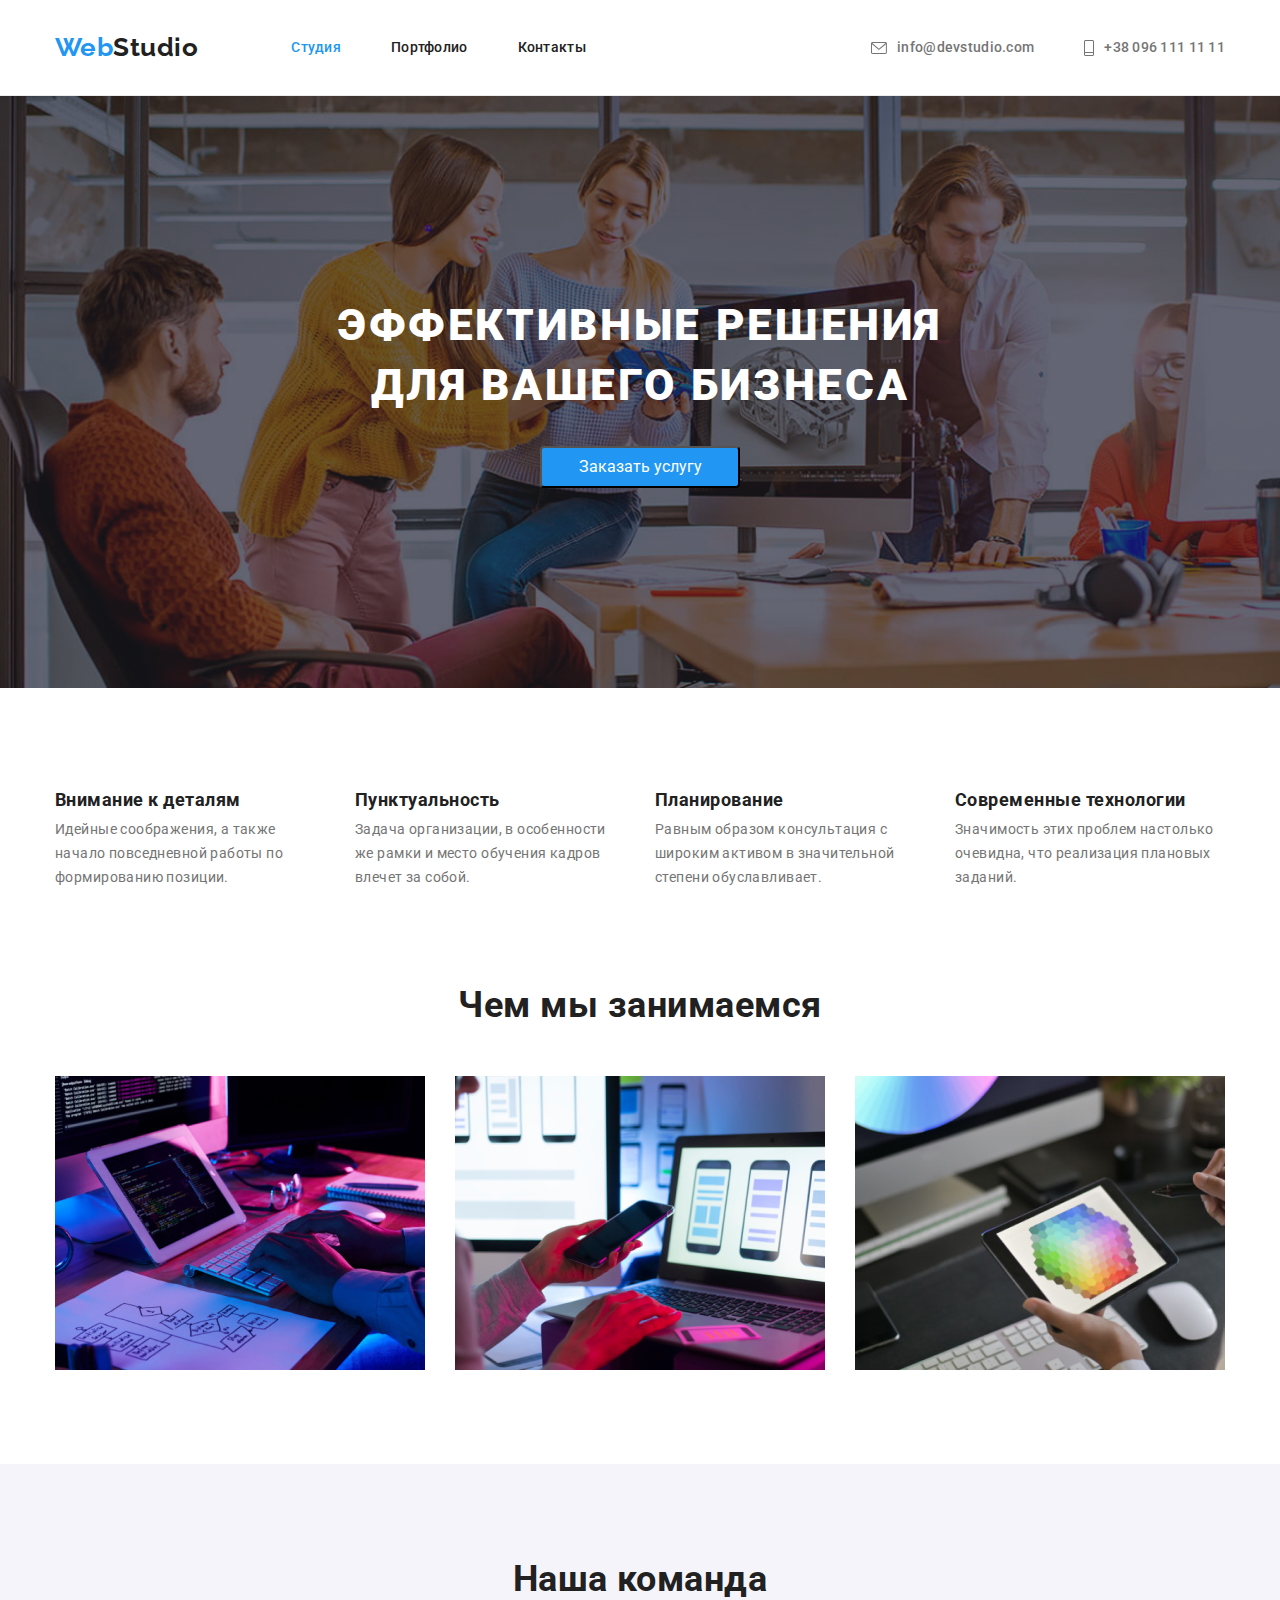
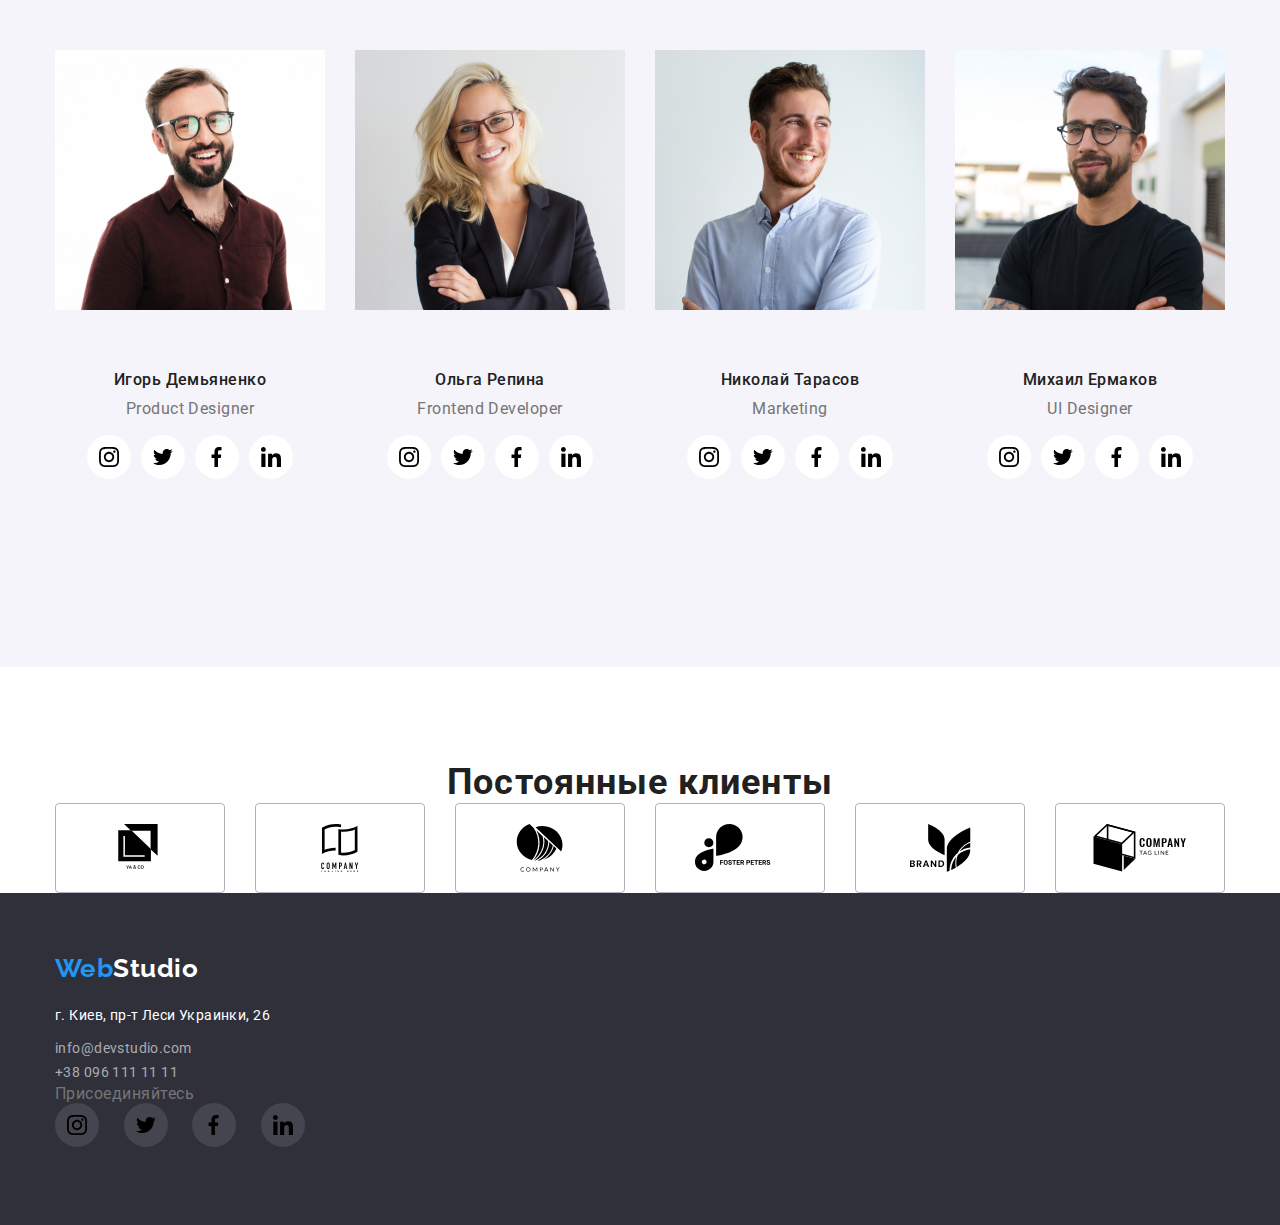
==== index.html @ a5c93785 "начало положено" ====
<!DOCTYPE html>
<html lang="ru">
  <head>
    <meta charset="UTF-8" />
    <meta name="viewport" content="width=device-width, initial-scale=1.0" />
    <title>Document</title>
    <link rel="preconnect" href="https://fonts.gstatic.com" />
    <link
      href="https://fonts.googleapis.com/css2?family=Raleway:wght@700&family=Roboto:wght@400;500;700;900&display=swap"
      rel="stylesheet"
    />
    <link rel="stylesheet" href="https://cdnjs.cloudflare.com/ajax/libs/modern-normalize/1.0.0/modern-normalize.css" />
    <link rel="stylesheet" href="./css/styles.css" />
  </head>
  <body>
    <!-- шапка -->
    <header class="header">
      <div class="container">
        <nav class="container-nav">
          <a href class="logo"> <span class="logo-accent">Web</span>Studio</a>

          <ul class="site-nav">
            <li class="link-nav"><a href="./index.html" class="link current">Студия</a></li>
            <li class="link-nav"><a href="./portfolio.html" class="link">Портфолио</a></li>
            <li class="link-nav"><a href="" class="link">Контакты</a></li>
          </ul>
        </nav>
        <ul class="auth-nav">
          <li class="link-auth">
            <svg class="icon-mail">
              <use href="./svg/sprait.svg#icon-mail"></use>
            </svg>
            <a class="auth-nav-link" href="mailto:info@devstudio.com"> info@devstudio.com </a>
          </li>
          <li class="link-auth">
            <svg class="icon-phone">
              <use href="./svg/sprait.svg#icon-phone"></use>
            </svg>
            <a class="auth-nav-link" href="tel:+380961111111"> +38 096 111 11 11 </a>
          </li>
        </ul>
      </div>
    </header>
    <!-- заголовок -->
    <main>
      <section class="hero">
        <h1 class="hero-link">
          Эффективные решения <br />
          для вашего бизнеса
        </h1>
        <button class="hero-btn">Заказать услугу</button>
      </section>

      <!-- пункты про нас -->
      <section class="section">
        <div class="container">
          <ul class="about">
            <li class="item">
              <h3 class="section-title">Внимание к деталям</h3>
              <p class="text">Идейные соображения, а также начало повседневной работы по формированию позиции.</p>
            </li>
            <li class="item">
              <h3 class="section-title">Пунктуальность</h3>
              <p class="text">Задача организации, в особенности же рамки и место обучения кадров влечет за собой.</p>
            </li>
            <li class="item">
              <h3 class="section-title">Планирование</h3>
              <p class="text">Равным образом консультация с широким активом в значительной степени обуславливает.</p>
            </li>
            <li class="item">
              <h3 class="section-title">Современные технологии</h3>
              <p class="text">Значимость этих проблем настолько очевидна, что реализация плановых заданий.</p>
            </li>
          </ul>
        </div>
      </section>
      <!-- чем мы занимаемся -->
      <section class="section">
        <div class="container">
          <h2 class="section-link">Чем мы занимаемся</h2>
          <ul class="list-img">
            <li class="item-img">
              <img src="images/img1.png" alt="програмирование за рабочим столом" width="370" />
            </li>
            <li class="item-img">
              <img src="images/img2.png" alt="програмирование мобильного изображения" width="370" />
            </li>
            <li class="item-img">
              <img src="images/img3.png" alt="планшет с изображением" width="370" />
            </li>
          </ul>
        </div>
      </section>
      <!-- наша команда -->
      <section class="team">
        <div class="container">
          <h2 class="section-link">Наша команда</h2>
          <ul class="list-name">
            <li class="item-name">
              <img src="./images/igor.jpg" alt="Игорь Демьяненко" width="270" />
              <div class="card">
                <h3 class="section-name">Игорь Демьяненко</h3>
                <p class="section-job" lang="en">Product Designer</p>
                <ul class="card-list">
                  <li class="card-item">
                    <a href="" class="item-card">
                      <svg class="item-icon">
                        <use href="./svg/sprait.svg#icon-instagram"></use>
                      </svg>
                    </a>
                  </li>
                  <li class="card-item">
                    <a href="" class="item-card">
                      <svg class="item-icon">
                        <use href="./svg/sprait.svg#icon-twitter"></use>
                      </svg>
                    </a>
                  </li>
                  <li class="card-item">
                    <a href="" class="item-card">
                      <svg class="item-icon">
                        <use href="./svg/sprait.svg#icon-facebook"></use>
                      </svg>
                    </a>
                  </li>
                  <li class="card-item">
                    <a href="" class="item-card">
                      <svg class="item-icon">
                        <use href="./svg/sprait.svg#icon-linkedin"></use>
                      </svg>
                    </a>
                  </li>
                </ul>
              </div>
            </li>
            <li class="item-name">
              <img src="./images/olga.jpg" alt="Ольга Репина" width="270" />
              <div class="card">
                <h3 class="section-name">Ольга Репина</h3>
                <p class="section-job" lang="en">Frontend Developer</p>
                <ul class="card-list">
                  <li class="card-item">
                    <a href="" class="item-card">
                      <svg class="item-icon">
                        <use href="./svg/sprait.svg#icon-instagram"></use>
                      </svg>
                    </a>
                  </li>
                  <li class="card-item">
                    <a href="" class="item-card">
                      <svg class="item-icon">
                        <use href="./svg/sprait.svg#icon-twitter"></use>
                      </svg>
                    </a>
                  </li>
                  <li class="card-item">
                    <a href="" class="item-card">
                      <svg class="item-icon">
                        <use href="./svg/sprait.svg#icon-facebook"></use>
                      </svg>
                    </a>
                  </li>
                  <li class="card-item">
                    <a href="" class="item-card">
                      <svg class="item-icon">
                        <use href="./svg/sprait.svg#icon-linkedin"></use>
                      </svg>
                    </a>
                  </li>
                </ul>
              </div>
            </li>
            <li class="item-name">
              <img src="./images/nikolay.jpg" alt="Николай Тарасов" width="270" />
              <div class="card">
                <h3 class="section-name">Николай Тарасов</h3>
                <p class="section-job" lang="en">Marketing</p>
                <ul class="card-list">
                  <li class="card-item">
                    <a href="" class="item-card">
                      <svg class="item-icon">
                        <use href="./svg/sprait.svg#icon-instagram"></use>
                      </svg>
                    </a>
                  </li>
                  <li class="card-item">
                    <a href="" class="item-card">
                      <svg class="item-icon">
                        <use href="./svg/sprait.svg#icon-twitter"></use>
                      </svg>
                    </a>
                  </li>
                  <li class="card-item">
                    <a href="" class="item-card">
                      <svg class="item-icon">
                        <use href="./svg/sprait.svg#icon-facebook"></use>
                      </svg>
                    </a>
                  </li>
                  <li class="card-item">
                    <a href="" class="item-card">
                      <svg class="item-icon">
                        <use href="./svg/sprait.svg#icon-linkedin"></use>
                      </svg>
                    </a>
                  </li>
                </ul>
              </div>
            </li>
            <li class="item-name">
              <img src="./images/mihail.jpg" alt="Михаил Ермаков" width="270" />
              <div class="card">
                <h3 class="section-name">Михаил Ермаков</h3>
                <p class="section-job" lang="en">UI Designer</p>
                <ul class="card-list">
                  <li class="card-item">
                    <a href="" class="item-card">
                      <svg class="item-icon">
                        <use href="./svg/sprait.svg#icon-instagram"></use>
                      </svg>
                    </a>
                  </li>
                  <li class="card-item">
                    <a href="" class="item-card">
                      <svg class="item-icon">
                        <use href="./svg/sprait.svg#icon-twitter"></use>
                      </svg>
                    </a>
                  </li>
                  <li class="card-item">
                    <a href="" class="item-card">
                      <svg class="item-icon">
                        <use href="./svg/sprait.svg#icon-facebook"></use>
                      </svg>
                    </a>
                  </li>
                  <li class="card-item">
                    <a href="" class="item-card">
                      <svg class="item-icon">
                        <use href="./svg/sprait.svg#icon-linkedin"></use>
                      </svg>
                    </a>
                  </li>
                </ul>
              </div>
            </li>
          </ul>
        </div>
      </section>

      <!-- ПОСТОЯННЫЕ КЛИЕНТЫ -->

      <section class="section section-logo">
        <div class="container">
          <h2 class="section-title-primary">Постоянные клиенты</h2>
          <ul class="client-logo">
            <li class="item-logo-link">
              <a href="" class="item-link">
                <svg class="logo-icons" width="44" height="49">
                  <use href="./svg/sprait.svg#icon-logo-main1"></use>
                </svg>
              </a>
            </li>
            <li class="item-logo-link">
              <a href="" class="item-link">
                <svg class="logo-icons" width="40" height="52">
                  <use href="./svg/sprait.svg#icon-logo-main2"></use>
                </svg>
              </a>
            </li>
            <li class="item-logo-link">
              <a href="" class="item-link">
                <svg class="logo-icons" width="41" height="42">
                  <use href="./svg/sprait.svg#icon-logo-main3"></use>
                </svg>
              </a>
            </li>
            <li class="item-logo-link">
              <a href="" class="item-link">
                <svg class="logo-icons" width="80" height="42">
                  <use href="./svg/sprait.svg#icon-logo-main4"></use>
                </svg>
              </a>
            </li>
            <li class="item-logo-link">
              <a href="" class="item-link">
                <svg class="logo-icons" width="59" height="47">
                  <use href="./svg/sprait.svg#icon-logo-main5"></use>
                </svg>
              </a>
            </li>
            <li class="item-logo-link">
              <a href="" class="item-link">
                <svg class="logo-icons" width="88" height="45">
                  <use href="./svg/sprait.svg#icon-logo-main6"></use>
                </svg>
              </a>
            </li>
          </ul>
        </div>
      </section>
    </main>
    <!-- подвал -->
    <footer class="footer">
      <div class="container">
        <div class="footer-social-link">
          <a href class="logo"> <span class="logo-accent">Web</span><span class="footer-span">Studio</span> </a>
          <address>
            <p class="footer-adress">
              г. Киев, пр-т Леси Украинки, 26
              <br />
            </p>
            <a href="mailto:info@devstudio.com" class="footer-link"> info@devstudio.com </a>
            <br />
            <a href="tel:+380961111111" class="footer-tel">+38 096 111 11 11</a>
          </address>
        </div>
        <div class="footer-container">
          <p class="link-footer">Присоединяйтесь</p>
          <ul class="footer-list">
            <li class="footer-item">
              <a href="" class="footer-card">
                <svg class="footer-icon">
                  <use href="./svg/sprait.svg#icon-instagram"></use>
                </svg>
              </a>
            </li>
            <li class="footer-item">
              <a href="" class="footer-card">
                <svg class="footer-icon">
                  <use href="./svg/sprait.svg#icon-twitter"></use>
                </svg>
              </a>
            </li>
            <li class="footer-item">
              <a href="" class="footer-card">
                <svg class="footer-icon">
                  <use href="./svg/sprait.svg#icon-facebook"></use>
                </svg>
              </a>
            </li>
            <li class="footer-item">
              <a href="" class="footer-card">
                <svg class="footer-icon">
                  <use href="./svg/sprait.svg#icon-linkedin"></use>
                </svg>
              </a>
            </li>
          </ul>
        </div>
      </div>
    </footer>
  </body>
</html>
---- css/styles.css ----
/* цвет акцент                 #2196F3 */
/* основной цвет заголовков    #212121 */
/* цвет текста                 #757575*/
/* основной цвет фона          #FFFFFF */
/* цвет фона нашей команды     #F5F4FA */

.container {
  width: 1200px;
  padding: 0px 15px;
  margin: 0 auto;
}

*/ img {
  display: block;
  max-width: 100%;
  height: auto;
}

h1,
h2,
h3,
h4,
h5,
h6,
p {
  margin: 0px;
}

ul,
ol {
  margin: 0px;
  padding: 0px;
}

img {
  display: block;
}

:root {
  --title-text-color: #757575;
  --primary-text-color: #212121;
  --accent-text-color: #2196f3;
  --primary-bg-color: #ffffff;
}

body {
  color: var(--title-text-color);
  background-color: var(--primary-bg-color);
  font-family: Roboto, sans-serif;
  letter-spacing: 0.03em;
}

/* ===================Header================== */

.header .container {
  display: flex;
  align-items: center;
  padding-bottom: 32px;
  padding-top: 32px;
}

.container-nav {
  display: flex;
  align-items: center;
}

.container-nav .logo {
  margin-right: 93px;
}

.site-nav {
  display: flex;
}

.site-nav .link-nav {
  margin-right: 50px;
}

.auth-nav {
  display: flex;
  margin-left: auto;
}

.link-auth {
  margin-left: 50px;
  display: flex;
  align-items: center;
}

header {
  border-bottom: 1px solid #ececec;
}

.logo {
  text-decoration: none;
  color: var(--primary-text-color);
  font-family: Raleway, sans-serif;
  font-size: 26px;
  line-height: 1.2;
  font-weight: bold;
}

.logo-accent {
  color: var(--accent-text-color);
  font-family: Raleway, sans-serif;
}

ul {
  list-style: none;
}

.site-nav .link {
  text-decoration: none;
  color: var(--primary-text-color);
  font-weight: 500;
  font-size: 14px;
  line-height: 1.14;
  letter-spacing: 0.02em;
}

.site-nav .link.current {
  color: var(--accent-text-color);
  text-decoration: none;
}

.auth-nav a {
  text-decoration: none;
  color: var(--title-text-color);
  font-weight: 500;
  font-size: 14px;
  line-height: 1.14;
  letter-spacing: 0.02em;
}

.site-nav .link:hover,
.site-nav .link:focus {
  color: var(--accent-text-color);
}

.auth-nav-link:focus,
.auth-nav-link:hover {
  color: var(--accent-text-color);
}

.icon-mail {
  width: 16px;
  height: 12px;
  fill: #757575;
  margin-right: 10px;
  cursor: pointer;
}

.icon-phone {
  width: 10px;
  height: 16px;
  fill: #757575;
  margin-right: 10px;
  cursor: pointer;
}

.link-auth:hover .icon-phone {
  fill: var(--accent-text-color);
}

.link-auth:hover .icon-mail {
  fill: var(--accent-text-color);
}

.team {
  padding-top: 94px;
  padding-bottom: 94px;
  background-color: #f5f4fa;
  max-width: 1600px;
  margin: 0 auto;
}

/* ================   END Header   ============== */

/* ==================   ТЕЛО   =============== */

.hero .hero-link {
  color: var(--primary-bg-color);
  font-weight: 900;
  font-size: 44px;
  line-height: 1.36;
  text-align: center;
  letter-spacing: 0.06em;
  text-transform: uppercase;
}

.hero {
  background-color: #2f303a;
  background-image: linear-gradient(rgba(47, 48, 58, 0.4), rgba(47, 48, 58, 0.4)), url(../images/hero.jpg);
  background-repeat: no-repeat;
  background-size: cover;
}

/*========================== кнопка ====================*/

.hero .hero-btn {
  color: var(--primary-bg-color);
  background-color: var(--accent-text-color);
  cursor: pointer;
  display: block;
  margin: auto;
  /* box-shadow: 0px 4px 4px rgba(0, 0, 0, 0.15); */
  border-radius: 4px;
  padding: 10px 32px;
  min-width: 200px;
  text-align: center;
}

/* ================   Studia   =================== */

.container .about {
  margin-top: 94px;
}

.text {
  line-height: 1.71;
  font-family: Roboto;
  font-style: normal;
  font-weight: normal;
  font-size: 14px;
  line-height: 1.71;
  letter-spacing: 0.03em;
}

.hero {
  padding-top: 200px;
  padding-bottom: 200px;
  max-width: 1600px;
  margin: auto;
}

.hero-link {
  margin-bottom: 30px;
}

.container .section-link {
  padding-bottom: 50px;
}

.list-img {
  margin-bottom: 94px;
}

.about {
  display: flex;
  justify-content: space-evenly;
  /* padding: ; */
}

.about {
  margin-left: -30px;
  margin-bottom: 94px;
}

.item {
  margin-left: 30px;
  width: 270px;
}

.item .section-title {
  padding-left: 0px;
  width: 270px;
}

.list-img {
  display: flex;
  margin-left: -30px;
  padding-left: 0px;
}

.list-name {
  display: flex;
  margin-bottom: 94px;
}

.item-img {
  margin-left: 30px;
  width: 370px;
  justify-content: space-between;
}

.item-name {
  margin-left: 30px;
  /* width: 270px; */
  padding-left: 0px;
  flex-basis: calc(100% / 4 - 30px);
}

.list-name {
  padding: 0px;
  margin-left: -30px;
}

.section-name {
  padding-top: 30px;
  padding-bottom: 10px;
}

.section-job {
  padding-bottom: 16px;
}
.item-icon {
  width: 20px;
  height: 20px;
}
.item-card:hover,
.item-card:focus {
  background-color: var(--accent-text-color);
}
.item-icon:hover {
  fill: #fff;
}
.card-list {
  display: flex;
  justify-content: space-between;
}
.item-card:hover .item-icon {
  fill: #fff;
}
.item-card {
  width: 44px;
  height: 44px;
  background-color: #fff;
  border-radius: 50%;
  display: flex;
  justify-content: center;
  align-items: center;
}
.card {
  padding-top: 30px;
  padding-left: 32px;
  padding-right: 32px;
}

.client-logo .item-logo-link {
  width: 170px;
  height: 90px;
  border: 1px solid #afb1b8;
  box-sizing: border-box;
  border-radius: 4px;
  cursor: pointer;
}
/* .client-logo .item-logo-link {
  width: 170px;
  height: 90px;
  border: 1px solid #afb1b8;
  box-sizing: border-box;
  border-radius: 4px;
  cursor: pointer;
} */
.client-logo .item-link:hover,
.client-logo .item-link:focus {
  --color1: #2196f3;
  border: 1px solid #2196f3;
}
.client-logo .item-logo-link:not(:last-child) {
  margin-right: 30px;
}
.logo-icons {
  display: inline-block;
  width: 100%;
  height: 100%;
  padding: 20px;
}
.section-logo {
  padding-top: 94px;
}
.client-logo {
  display: flex;
  justify-content: space-between;
}
.section-title-primary {
  font-family: Roboto;
  font-style: normal;
  font-weight: bold;
  font-size: 36px;
  line-height: 1.17;
  text-align: center;
  letter-spacing: 0.03em;
  color: #212121;
}
/* ================   END Studia   ===================== */
/* ================   Portfolio   =============== */
.header-nav {
  margin-bottom: 94px;
}

.list-button {
  display: flex;
  justify-content: center;
  margin-bottom: 50px;
}

.list-work {
  display: flex;
  flex-wrap: wrap;
  margin-left: -30px;
  margin-top: -30px;
}

.item-work {
  width: 370px;
  margin-left: 30px;
  margin-top: 30px;
  /* box-shadow: 0px 1px 1px rgba(0, 0, 0, 0.12), 0px 4px 4px rgba(0, 0, 0, 0.06), 1px 4px 6px rgba(0, 0, 0, 0.16); */
}
.item-work:hover,
.item-work:focus {
  box-shadow: 0px 1px 1px rgba(0, 0, 0, 0.12), 0px 4px 4px rgba(0, 0, 0, 0.06), 1px 4px 6px rgba(0, 0, 0, 0.16);
  cursor: pointer;
}
.item-button {
  margin-left: 8px;
  display: block;
  border-radius: 4px;
  text-align: center;
}

.item-button .button-main {
  cursor: pointer;
}

.button-main {
  height: 38px;
  margin: auto;
  padding: 6px 22px;

  font-family: Roboto;
  font-style: normal;
  font-weight: 500;
  font-size: 16px;
  line-height: 1.62;
  text-align: center;
}

.container .list-work {
  margin-bottom: 94px;
}

.section-desk {
  padding: 24px 20px;
  border: 1px solid #eeeeee;
  box-sizing: border-box;
}

.section-title {
  color: var(--primary-text-color);
  font-weight: 700;
  font-size: 18px;
  line-height: 2;
  width: 322px;
  height: 36px;
  margin-bottom: 0px;
}

/* ================   END Portfolio   ========== */

.desk {
  margin-top: 4px;
  width: 322px;
  height: 30px;
}

.section-link {
  color: var(--primary-text-color);
  font-weight: bold;
  font-size: 36px;
  line-height: 1.17;
  text-align: center;
}

.section-name {
  color: var(--primary-text-color);
  font-weight: 500;
  font-size: 16px;
  line-height: 1.2;
  text-align: center;
}

.section-job {
  font-size: 16px;
  line-height: 1.2;
  text-align: center;
}

.section-title .text {
  color: var(--title-text-color);
  font-size: 14px;
  line-height: 1.71;
}

/* =====================Footer ============================*/

.footer {
  background-color: #2f303a;
  padding-top: 60px;
  padding-bottom: 60px;
  max-width: 1600px;
  margin: auto;
  display: flex;
}

.footer .footer-adress {
  color: var(--primary-bg-color);
  font-family: Roboto;
  font-style: normal;
  font-weight: normal;
  font-size: 14px;
  line-height: 1.71;
  letter-spacing: 0.03em;
}

.footer .footer-link {
  color: rgba(255, 255, 255, 0.6);
  text-decoration: none;
  font-family: Roboto;
  font-style: normal;
  font-weight: normal;
  font-size: 14px;
  line-height: 1.71;
  letter-spacing: 0.03em;
  margin-bottom: 9px;
}

.footer-tel {
  color: rgba(255, 255, 255, 0.6);
  text-decoration: none;
  font-family: Roboto;
  font-style: normal;
  font-weight: normal;
  font-size: 14px;
  line-height: 1.71;
  letter-spacing: 0.03em;
  margin-bottom: 9px;
}

.footer .footer-span {
  color: #ffffff;
}

button:hover,
button:focus {
  color: var(--primary-bg-color);
  background-color: var(--accent-text-color);
}

.footer .container {
  padding: 0px 15px;
}

address {
  margin-top: 20px;
}

.footer-adress {
  margin-bottom: 9px;
}

.footer-icon {
  width: 20px;
  height: 20px;
}
.footer-card:hover,
.footer-card:focus {
  background-color: var(--accent-text-color);
}
.footer-icon:hover {
  fill: #fff;
}
.footer-list {
  display: flex;
  justify-content: space-between;
}
.footer-card:hover .footer-icon {
  fill: #fff;
}
.footer-card {
  width: 44px;
  height: 44px;
  background-color: #fff;
  border-radius: 50%;
  display: flex;
  justify-content: center;
  align-items: center;
  position: absolute;
  background: rgba(255, 255, 255, 0.1);
}

.footer-container {
  width: 206px;
  height: 80px;
  justify-content: left;
}
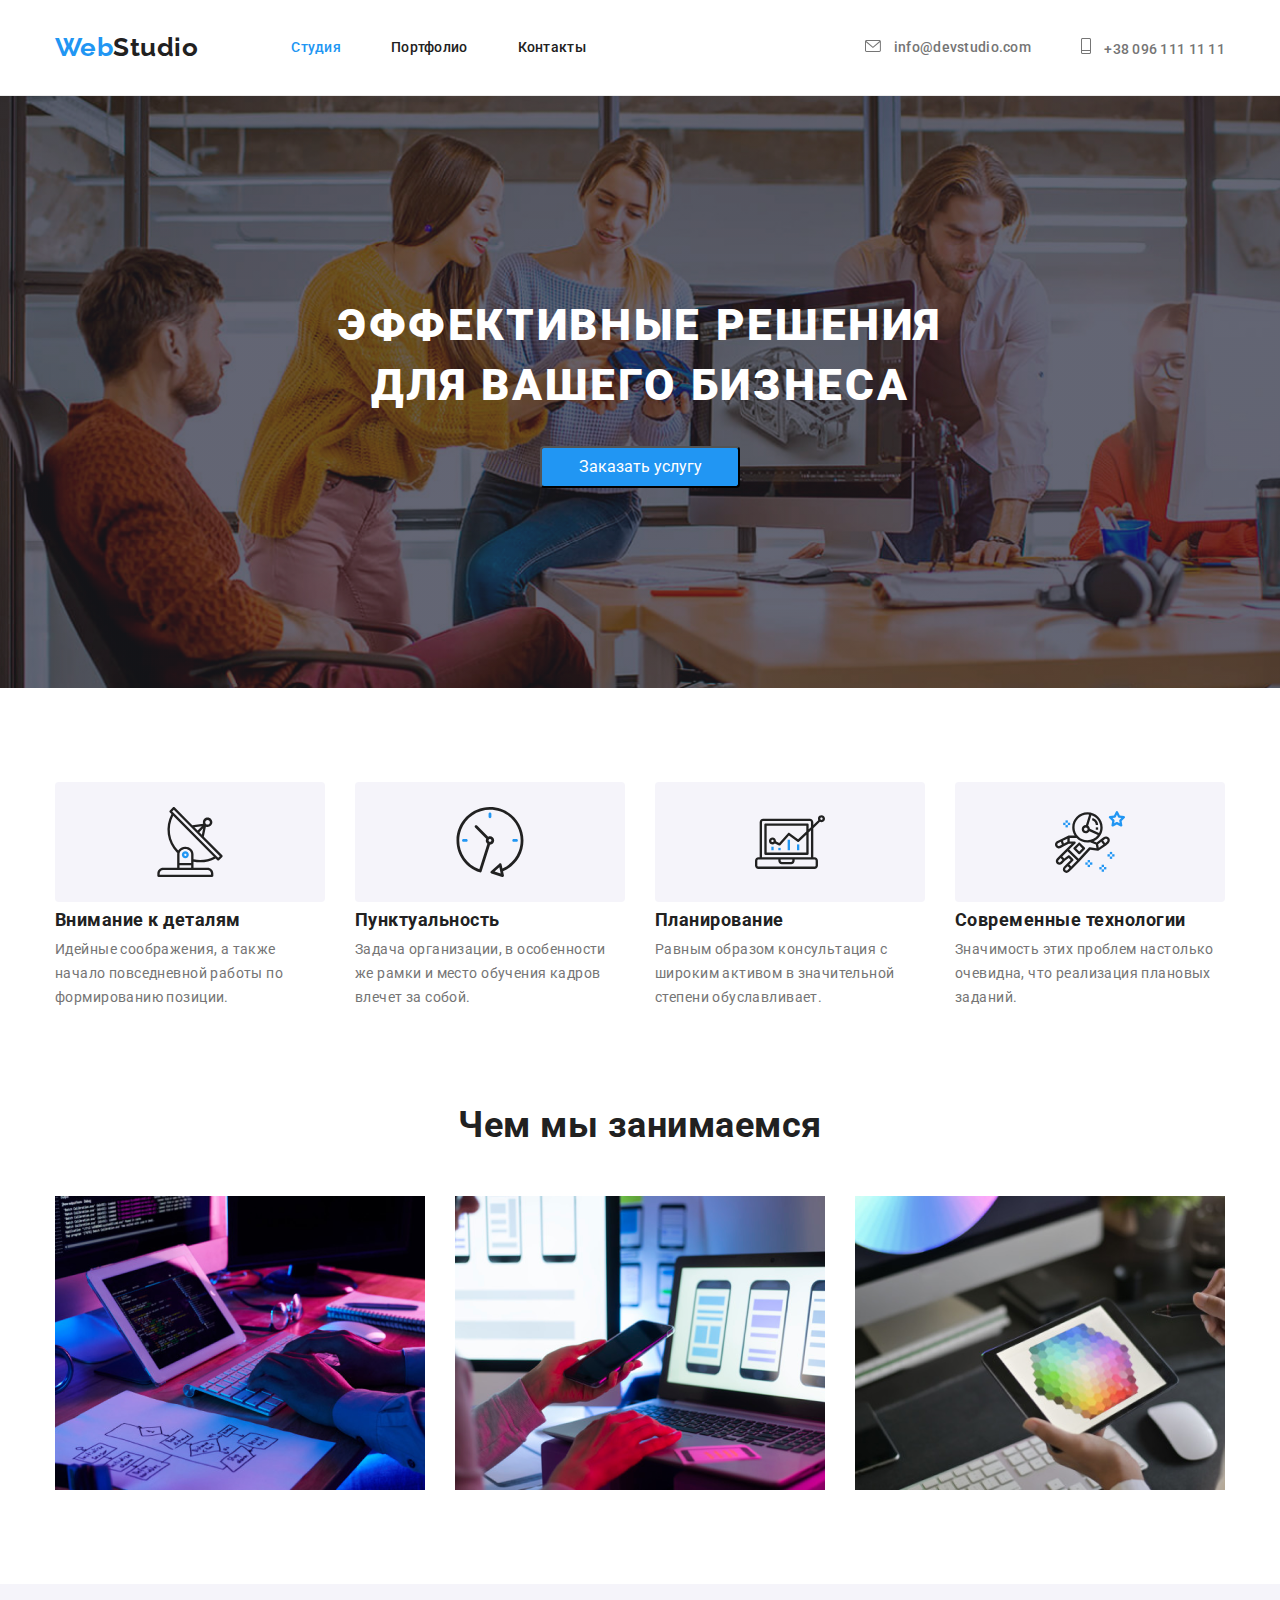
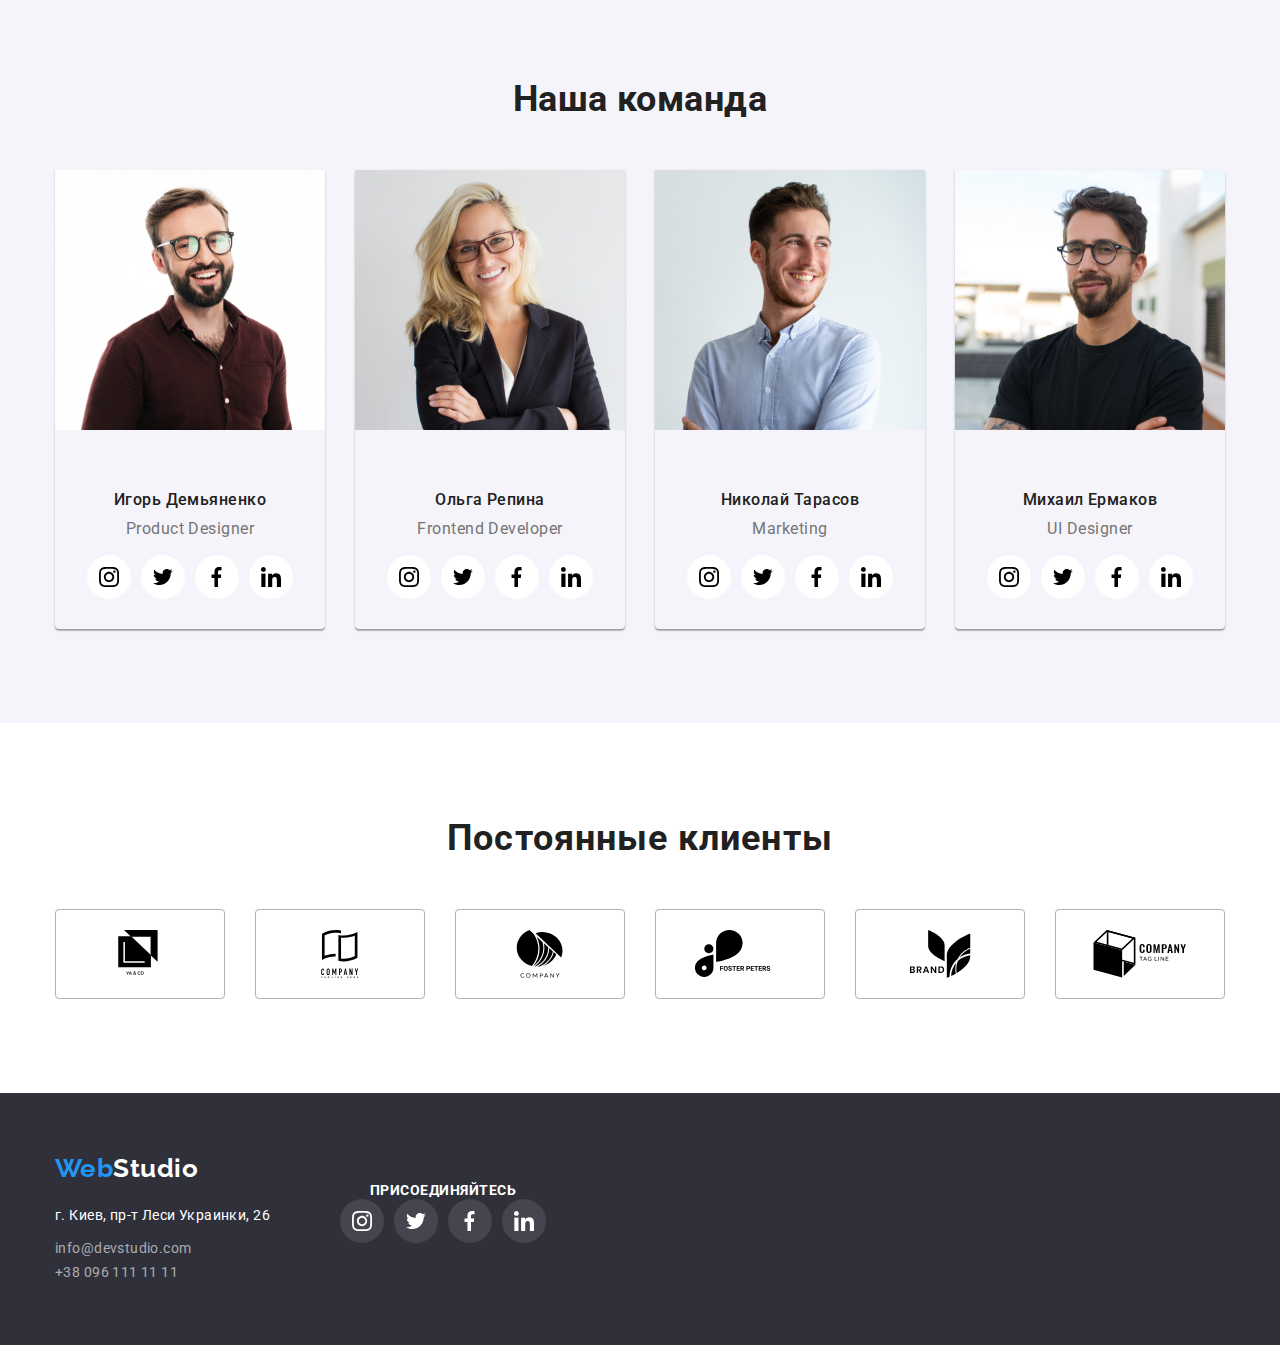
==== commit fd2e32bf: "1" ====
--- a/index.html
+++ b/index.html
@@ -27,16 +27,20 @@
         </nav>
         <ul class="auth-nav">
           <li class="link-auth">
-            <svg class="icon-mail">
-              <use href="./svg/sprait.svg#icon-mail"></use>
-            </svg>
-            <a class="auth-nav-link" href="mailto:info@devstudio.com"> info@devstudio.com </a>
+            <a class="auth-nav-link" href="mailto:info@devstudio.com"
+              ><svg class="icon-mail">
+                <use href="./svg/sprait.svg#icon-mail"></use>
+              </svg>
+              info@devstudio.com
+            </a>
           </li>
           <li class="link-auth">
-            <svg class="icon-phone">
-              <use href="./svg/sprait.svg#icon-phone"></use>
-            </svg>
-            <a class="auth-nav-link" href="tel:+380961111111"> +38 096 111 11 11 </a>
+            <a class="auth-nav-link" href="tel:+380961111111"
+              ><svg class="icon-phone">
+                <use href="./svg/sprait.svg#icon-phone"></use>
+              </svg>
+              +38 096 111 11 11
+            </a>
           </li>
         </ul>
       </div>
--- a/css/styles.css
+++ b/css/styles.css
@@ -141,6 +141,14 @@
 .auth-nav-link:hover {
   color: var(--accent-text-color);
 }
+.auth-nav-link:focus .icon-mail,
+.auth-nav-link:hover .icon-mail {
+  fill: var(--accent-text-color);
+}
+.auth-nav-link:focus .icon-phone,
+.auth-nav-link:hover .icon-phone {
+  fill: var(--accent-text-color);
+}
 
 .icon-mail {
   width: 16px;
@@ -158,11 +166,13 @@
   cursor: pointer;
 }
 
-.link-auth:hover .icon-phone {
-  fill: var(--accent-text-color);
-}
-
-.link-auth:hover .icon-mail {
+.link-auth:hover .icon-phone,
+.link-auth:focus .icon-phone {
+  fill: var(--accent-text-color);
+}
+
+.link-auth:hover .icon-mail,
+.link-auth:focus .icon-mail {
   fill: var(--accent-text-color);
 }
 
@@ -260,6 +270,31 @@
   margin-left: 30px;
   width: 270px;
 }
+.item::before {
+  content: '';
+}
+.item::before {
+  display: block;
+  width: 100%;
+  /* outline: 1px solid #f5f4fa; */
+  height: 120px;
+  background: #f5f4fa;
+  border-radius: 4px;
+  background-position: center;
+  background-repeat: no-repeat;
+}
+.item:nth-child(1)::before {
+  background-image: url(../svg/antenna.svg);
+}
+.item:nth-child(2)::before {
+  background-image: url(../svg/clock.svg);
+}
+.item:nth-child(3)::before {
+  background-image: url(../svg/diagram.svg);
+}
+.item:nth-child(4)::before {
+  background-image: url(../svg/astronaut.svg);
+}
 
 .item .section-title {
   padding-left: 0px;
@@ -274,7 +309,6 @@
 
 .list-name {
   display: flex;
-  margin-bottom: 94px;
 }
 
 .item-img {
@@ -285,9 +319,10 @@
 
 .item-name {
   margin-left: 30px;
-  /* width: 270px; */
   padding-left: 0px;
   flex-basis: calc(100% / 4 - 30px);
+  box-shadow: 0px 1px 3px rgba(0, 0, 0, 0.12), 0px 1px 1px rgba(0, 0, 0, 0.14), 0px 2px 1px rgba(0, 0, 0, 0.2);
+  border-radius: 0px 0px 4px 4px;
 }
 
 .list-name {
@@ -311,14 +346,16 @@
 .item-card:focus {
   background-color: var(--accent-text-color);
 }
-.item-icon:hover {
+/* .item-icon:hover,
+.item-icon:focus {
   fill: #fff;
-}
+} */
 .card-list {
   display: flex;
   justify-content: space-between;
 }
-.item-card:hover .item-icon {
+.item-card:hover .item-icon,
+.item-card:focus .item-icon {
   fill: #fff;
 }
 .item-card {
@@ -334,32 +371,23 @@
   padding-top: 30px;
   padding-left: 32px;
   padding-right: 32px;
-}
-
-.client-logo .item-logo-link {
-  width: 170px;
-  height: 90px;
-  border: 1px solid #afb1b8;
-  box-sizing: border-box;
-  border-radius: 4px;
-  cursor: pointer;
-}
-/* .client-logo .item-logo-link {
-  width: 170px;
-  height: 90px;
-  border: 1px solid #afb1b8;
-  box-sizing: border-box;
-  border-radius: 4px;
-  cursor: pointer;
+  padding-bottom: 30px;
+}
+
+.item-logo-link {
+  flex-basis: calc(100% / 6 - 30px);
+  margin-left: 30px;
+}
+.item-logo-link:focus,
+.item-logo-link:hover {
+  color: var(--accent-text-color);
+}
+
+/* .item-link:hover .logo-icons,
+.item-link:focus .logo-icons {
+  fill: var(--accent-text-color);
 } */
-.client-logo .item-link:hover,
-.client-logo .item-link:focus {
-  --color1: #2196f3;
-  border: 1px solid #2196f3;
-}
-.client-logo .item-logo-link:not(:last-child) {
-  margin-right: 30px;
-}
+
 .logo-icons {
   display: inline-block;
   width: 100%;
@@ -371,7 +399,9 @@
 }
 .client-logo {
   display: flex;
-  justify-content: space-between;
+  margin-left: -30px;
+  padding-top: 50px;
+  padding-bottom: 94px;
 }
 .section-title-primary {
   font-family: Roboto;
@@ -383,11 +413,19 @@
   letter-spacing: 0.03em;
   color: #212121;
 }
+.item-link {
+  border: 1px solid #afb1b8;
+  border-radius: 4px;
+  height: 90px;
+  display: flex;
+  justify-content: center;
+  align-items: center;
+}
+.item-link:hover .logo-icons {
+  color: var(--accent-text-color);
+}
 /* ================   END Studia   ===================== */
 /* ================   Portfolio   =============== */
-.header-nav {
-  margin-bottom: 94px;
-}
 
 .list-button {
   display: flex;
@@ -411,7 +449,7 @@
 .item-work:hover,
 .item-work:focus {
   box-shadow: 0px 1px 1px rgba(0, 0, 0, 0.12), 0px 4px 4px rgba(0, 0, 0, 0.06), 1px 4px 6px rgba(0, 0, 0, 0.16);
-  cursor: pointer;
+  /* cursor: pointer; */
 }
 .item-button {
   margin-left: 8px;
@@ -568,14 +606,22 @@
 .footer-card:focus {
   background-color: var(--accent-text-color);
 }
-.footer-icon:hover {
+.footer-icon {
+  fill: #ffffff;
+}
+.footer-container {
+  padding-top: 30px;
+}
+.footer-icon:hover,
+.footer-icon:focus {
   fill: #fff;
 }
 .footer-list {
   display: flex;
   justify-content: space-between;
 }
-.footer-card:hover .footer-icon {
+.footer-card:hover .footer-icon,
+.footer-card:focus .footer-icon {
   fill: #fff;
 }
 .footer-card {
@@ -586,7 +632,6 @@
   display: flex;
   justify-content: center;
   align-items: center;
-  position: absolute;
   background: rgba(255, 255, 255, 0.1);
 }
 
@@ -595,3 +640,45 @@
   height: 80px;
   justify-content: left;
 }
+.footer .container {
+  display: flex;
+}
+.link-footer {
+  font-family: Roboto;
+  font-style: normal;
+  font-weight: bold;
+  font-size: 14px;
+  line-height: 1.14;
+  text-transform: uppercase;
+  color: #ffffff;
+}
+/* =============================== ===================*/
+.item-link:hover,
+.item-link:focus {
+  background-color: #ffffff;
+  fill: var(--accent-text-color);
+  border-color: var(--accent-text-color);
+}
+
+/* .logo-icons:hover,
+.logo-icons:focus {
+  fill: var(--accent-text-color);
+  border-color: var(--accent-text-color);
+} */
+
+.item-link:hover .logo-icons,
+.item-link:focus .logo-icons {
+  fill: var(--accent-text-color);
+  border-color: var(--accent-text-color);
+}
+.card-list {
+  display: flex;
+  justify-content: space-between;
+}
+.section-portfolio {
+  padding-top: 94px;
+}
+.footer-container {
+  margin-left: 70px;
+  text-align: center;
+}
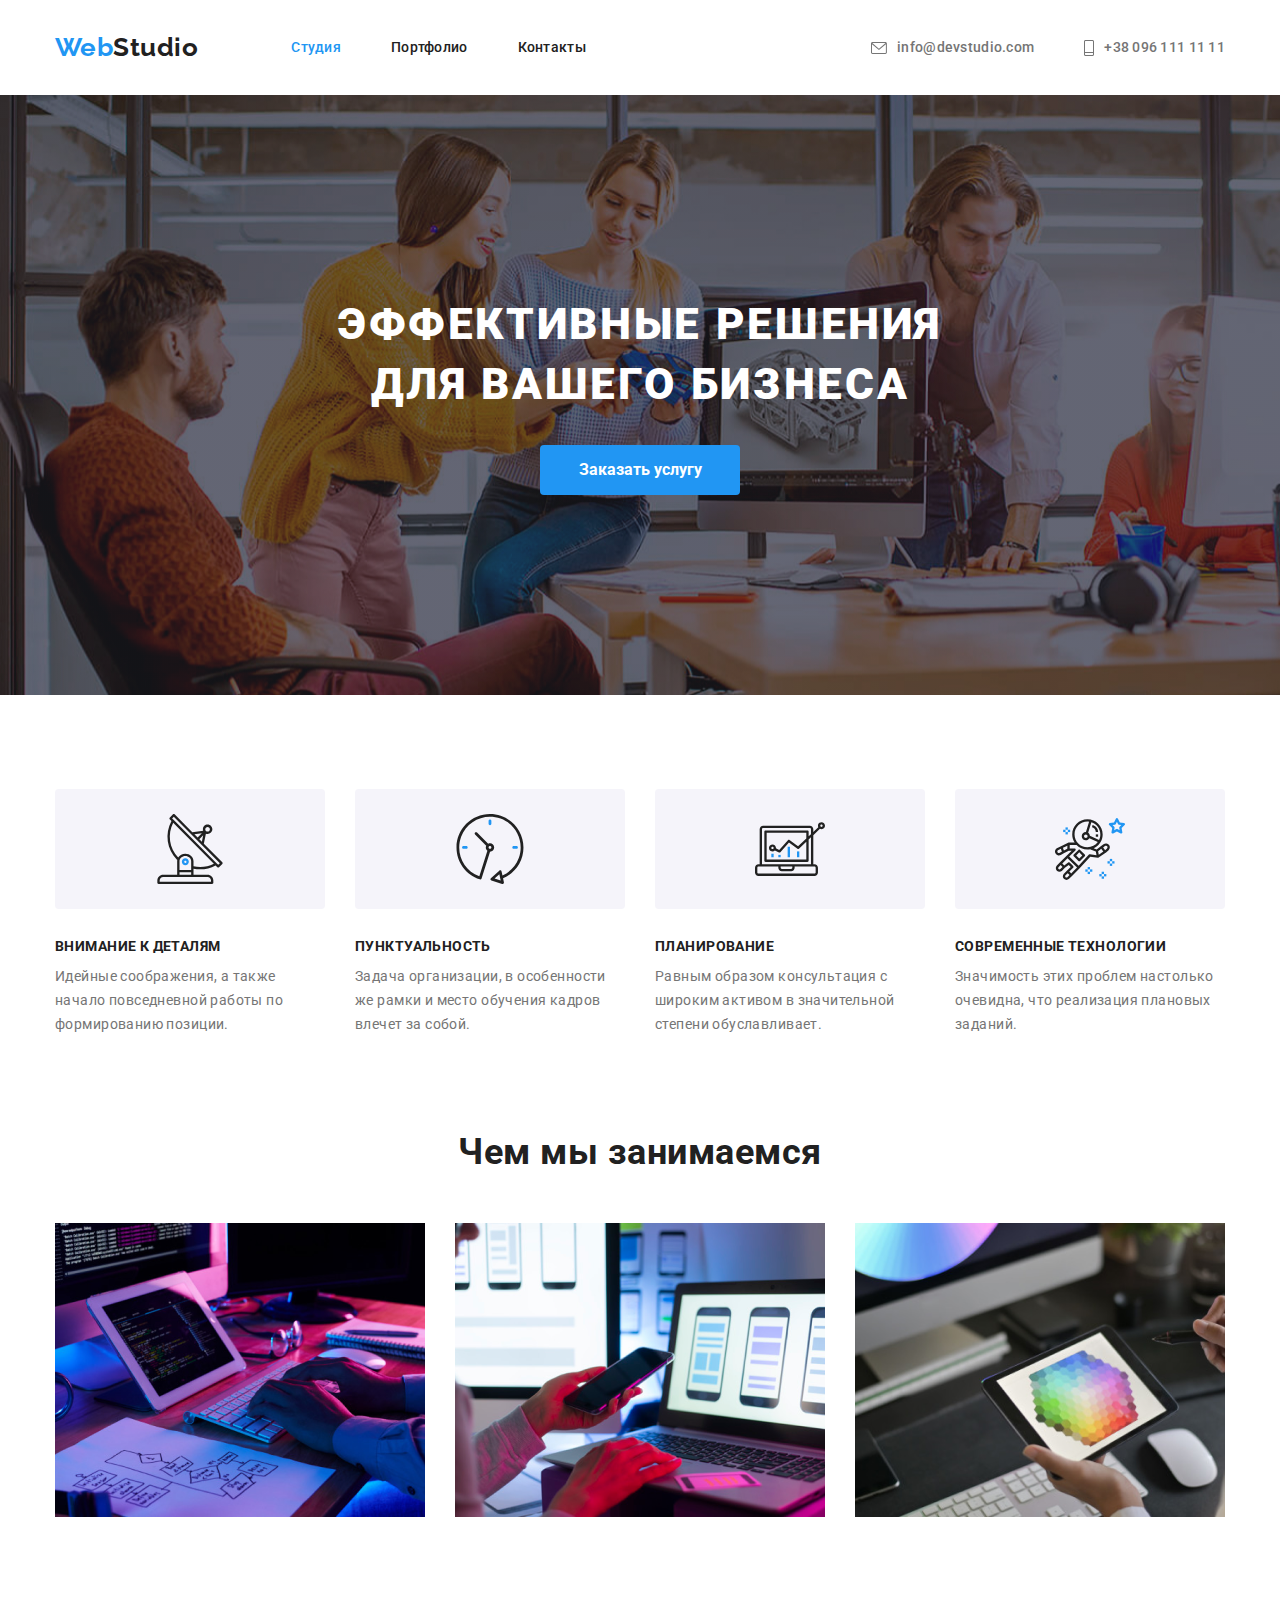
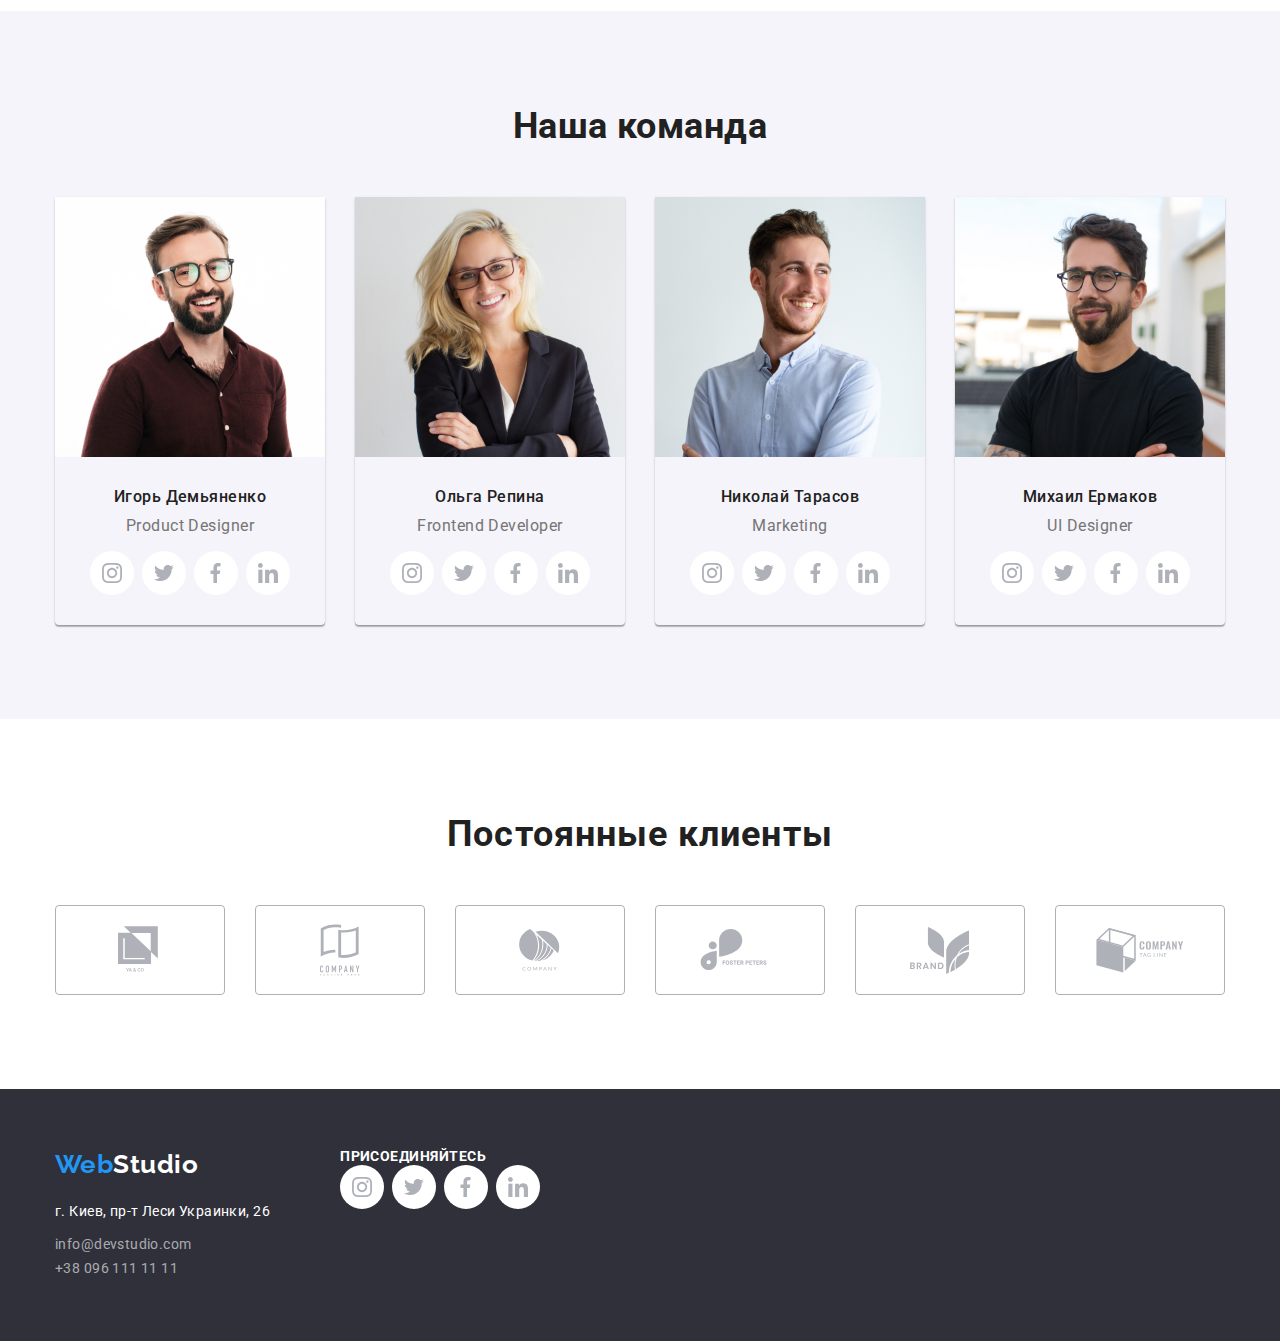
==== commit dd6d5344: "Разбирали с Юлей" ====
--- a/index.html
+++ b/index.html
@@ -17,7 +17,7 @@
     <header class="header">
       <div class="container">
         <nav class="container-nav">
-          <a href class="logo"> <span class="logo-accent">Web</span>Studio</a>
+          <a href="./" class="logo"> <span class="logo-accent">Web</span>Studio</a>
 
           <ul class="site-nav">
             <li class="link-nav"><a href="./index.html" class="link current">Студия</a></li>
@@ -56,7 +56,7 @@
       </section>
 
       <!-- пункты про нас -->
-      <section class="section">
+      <section class="section us">
         <div class="container">
           <ul class="about">
             <li class="item">
@@ -308,7 +308,7 @@
     <footer class="footer">
       <div class="container">
         <div class="footer-social-link">
-          <a href class="logo"> <span class="logo-accent">Web</span><span class="footer-span">Studio</span> </a>
+          <a href="./" class="logo"> <span class="logo-accent">Web</span><span class="footer-span">Studio</span> </a>
           <address>
             <p class="footer-adress">
               г. Киев, пр-т Леси Украинки, 26
@@ -321,7 +321,7 @@
         </div>
         <div class="footer-container">
           <p class="link-footer">Присоединяйтесь</p>
-          <ul class="footer-list">
+          <!-- <ul class="footer-list">
             <li class="footer-item">
               <a href="" class="footer-card">
                 <svg class="footer-icon">
@@ -350,7 +350,39 @@
                 </svg>
               </a>
             </li>
-          </ul>
+          </ul> -->
+          <div>
+            <ul class="card-list">
+              <li class="card-item">
+                <a href="" class="item-card">
+                  <svg class="item-icon">
+                    <use href="./svg/sprait.svg#icon-instagram"></use>
+                  </svg>
+                </a>
+              </li>
+              <li class="card-item">
+                <a href="" class="item-card">
+                  <svg class="item-icon">
+                    <use href="./svg/sprait.svg#icon-twitter"></use>
+                  </svg>
+                </a>
+              </li>
+              <li class="card-item">
+                <a href="" class="item-card">
+                  <svg class="item-icon">
+                    <use href="./svg/sprait.svg#icon-facebook"></use>
+                  </svg>
+                </a>
+              </li>
+              <li class="card-item">
+                <a href="" class="item-card">
+                  <svg class="item-icon">
+                    <use href="./svg/sprait.svg#icon-linkedin"></use>
+                  </svg>
+                </a>
+              </li>
+            </ul>
+          </div>
         </div>
       </div>
     </footer>
--- a/css/styles.css
+++ b/css/styles.css
@@ -87,7 +87,7 @@
   align-items: center;
 }
 
-header {
+.header-nav {
   border-bottom: 1px solid #ececec;
 }
 
@@ -130,6 +130,8 @@
   font-size: 14px;
   line-height: 1.14;
   letter-spacing: 0.02em;
+  display: flex;
+  align-items: center;
 }
 
 .site-nav .link:hover,
@@ -183,7 +185,9 @@
   max-width: 1600px;
   margin: 0 auto;
 }
-
+li.card-item:not(:last-child) {
+  margin-right: 8px;
+}
 /* ================   END Header   ============== */
 
 /* ==================   ТЕЛО   =============== */
@@ -213,18 +217,17 @@
   cursor: pointer;
   display: block;
   margin: auto;
-  /* box-shadow: 0px 4px 4px rgba(0, 0, 0, 0.15); */
   border-radius: 4px;
   padding: 10px 32px;
   min-width: 200px;
   text-align: center;
+  border: none;
+  font-weight: 700;
+  font-size: 16px;
+  line-height: 1.87;
 }
 
 /* ================   Studia   =================== */
-
-.container .about {
-  margin-top: 94px;
-}
 
 .text {
   line-height: 1.71;
@@ -245,10 +248,12 @@
 
 .hero-link {
   margin-bottom: 30px;
-}
-
-.container .section-link {
-  padding-bottom: 50px;
+  font-weight: 900;
+  font-size: 44px;
+  line-height: 1.36;
+  text-align: center;
+  letter-spacing: 0.06em;
+  text-transform: uppercase;
 }
 
 .list-img {
@@ -258,17 +263,18 @@
 .about {
   display: flex;
   justify-content: space-evenly;
-  /* padding: ; */
 }
 
 .about {
   margin-left: -30px;
-  margin-bottom: 94px;
-}
-
+}
+.us {
+  padding-top: 94px;
+  padding-bottom: 94px;
+}
 .item {
   margin-left: 30px;
-  width: 270px;
+  width: calc(100% / 4 - 30px);
 }
 .item::before {
   content: '';
@@ -330,30 +336,22 @@
   margin-left: -30px;
 }
 
-.section-name {
-  padding-top: 30px;
-  padding-bottom: 10px;
-}
-
 .section-job {
-  padding-bottom: 16px;
-}
+  margin-bottom: 16px;
+  font-size: 16px;
+  line-height: 1.2;
+}
+
 .item-icon {
   width: 20px;
   height: 20px;
+  fill: #afb1b8;
 }
 .item-card:hover,
 .item-card:focus {
   background-color: var(--accent-text-color);
 }
-/* .item-icon:hover,
-.item-icon:focus {
-  fill: #fff;
-} */
-.card-list {
-  display: flex;
-  justify-content: space-between;
-}
+
 .item-card:hover .item-icon,
 .item-card:focus .item-icon {
   fill: #fff;
@@ -372,6 +370,7 @@
   padding-left: 32px;
   padding-right: 32px;
   padding-bottom: 30px;
+  text-align: center;
 }
 
 .item-logo-link {
@@ -383,16 +382,8 @@
   color: var(--accent-text-color);
 }
 
-/* .item-link:hover .logo-icons,
-.item-link:focus .logo-icons {
-  fill: var(--accent-text-color);
-} */
-
 .logo-icons {
-  display: inline-block;
-  width: 100%;
-  height: 100%;
-  padding: 20px;
+  fill: #afb1b8;
 }
 .section-logo {
   padding-top: 94px;
@@ -424,13 +415,59 @@
 .item-link:hover .logo-icons {
   color: var(--accent-text-color);
 }
+.desk {
+  margin-top: 4px;
+  width: 322px;
+  height: 30px;
+  font-style: normal;
+  font-weight: normal;
+  font-size: 16px;
+  line-height: 1.87;
+  letter-spacing: 0.03em;
+  color: #757575;
+}
+.item-work a {
+  text-decoration: none;
+}
+.link-desk {
+  display: block;
+}
+.link-desk:focus,
+.link-desk:hover {
+  box-shadow: 0px 1px 1px rgba(0, 0, 0, 0.12), 0px 4px 4px rgba(0, 0, 0, 0.06), 1px 4px 6px rgba(0, 0, 0, 0.16);
+}
+.section-link {
+  color: var(--primary-text-color);
+  font-weight: bold;
+  font-size: 36px;
+  line-height: 1.17;
+  text-align: center;
+  margin-bottom: 50px;
+}
+
+.section-name {
+  color: var(--primary-text-color);
+  font-weight: 500;
+  font-size: 16px;
+  line-height: 1.2;
+  text-align: center;
+  margin-bottom: 10px;
+}
+
+.section-title .text {
+  color: var(--title-text-color);
+  font-size: 14px;
+  line-height: 1.71;
+}
+
 /* ================   END Studia   ===================== */
+
 /* ================   Portfolio   =============== */
 
 .list-button {
   display: flex;
   justify-content: center;
-  margin-bottom: 50px;
+  padding-bottom: 50px;
 }
 
 .list-work {
@@ -446,11 +483,12 @@
   margin-top: 30px;
   /* box-shadow: 0px 1px 1px rgba(0, 0, 0, 0.12), 0px 4px 4px rgba(0, 0, 0, 0.06), 1px 4px 6px rgba(0, 0, 0, 0.16); */
 }
-.item-work:hover,
-.item-work:focus {
+/* .item-work .link-desk:hover,
+.item-work .link-desk:focus {
   box-shadow: 0px 1px 1px rgba(0, 0, 0, 0.12), 0px 4px 4px rgba(0, 0, 0, 0.06), 1px 4px 6px rgba(0, 0, 0, 0.16);
-  /* cursor: pointer; */
-}
+  cursor: pointer;
+  outline: none;
+} */
 .item-button {
   margin-left: 8px;
   display: block;
@@ -466,17 +504,18 @@
   height: 38px;
   margin: auto;
   padding: 6px 22px;
-
   font-family: Roboto;
   font-style: normal;
   font-weight: 500;
   font-size: 16px;
   line-height: 1.62;
   text-align: center;
+  border: none;
+  border-radius: 4px;
 }
 
 .container .list-work {
-  margin-bottom: 94px;
+  padding-bottom: 94px;
 }
 
 .section-desk {
@@ -488,48 +527,18 @@
 .section-title {
   color: var(--primary-text-color);
   font-weight: 700;
-  font-size: 18px;
+  font-size: 14px;
   line-height: 2;
-  width: 322px;
-  height: 36px;
   margin-bottom: 0px;
+  text-transform: uppercase;
+  font-style: normal;
+  line-height: 1.14;
+  letter-spacing: 0.03em;
+  margin-top: 30px;
+  margin-bottom: 10px;
 }
 
 /* ================   END Portfolio   ========== */
-
-.desk {
-  margin-top: 4px;
-  width: 322px;
-  height: 30px;
-}
-
-.section-link {
-  color: var(--primary-text-color);
-  font-weight: bold;
-  font-size: 36px;
-  line-height: 1.17;
-  text-align: center;
-}
-
-.section-name {
-  color: var(--primary-text-color);
-  font-weight: 500;
-  font-size: 16px;
-  line-height: 1.2;
-  text-align: center;
-}
-
-.section-job {
-  font-size: 16px;
-  line-height: 1.2;
-  text-align: center;
-}
-
-.section-title .text {
-  color: var(--title-text-color);
-  font-size: 14px;
-  line-height: 1.71;
-}
 
 /* =====================Footer ============================*/
 
@@ -584,6 +593,7 @@
 button:focus {
   color: var(--primary-bg-color);
   background-color: var(--accent-text-color);
+  box-shadow: 0px 3px 1px rgba(0, 0, 0, 0.1), 0px 1px 2px rgba(0, 0, 0, 0.08), 0px 2px 2px rgba(0, 0, 0, 0.12);
 }
 
 .footer .container {
@@ -609,9 +619,9 @@
 .footer-icon {
   fill: #ffffff;
 }
-.footer-container {
+/* .footer-container {
   padding-top: 30px;
-}
+} */
 .footer-icon:hover,
 .footer-icon:focus {
   fill: #fff;
@@ -636,8 +646,8 @@
 }
 
 .footer-container {
-  width: 206px;
-  height: 80px;
+  /* width: 206px;
+  height: 80px; */
   justify-content: left;
 }
 .footer .container {
@@ -656,15 +666,10 @@
 .item-link:hover,
 .item-link:focus {
   background-color: #ffffff;
+  outline: none;
   fill: var(--accent-text-color);
   border-color: var(--accent-text-color);
 }
-
-/* .logo-icons:hover,
-.logo-icons:focus {
-  fill: var(--accent-text-color);
-  border-color: var(--accent-text-color);
-} */
 
 .item-link:hover .logo-icons,
 .item-link:focus .logo-icons {
@@ -672,13 +677,17 @@
   border-color: var(--accent-text-color);
 }
 .card-list {
-  display: flex;
-  justify-content: space-between;
+  display: inline-flex;
+  /* justify-content: space-between; */
 }
 .section-portfolio {
   padding-top: 94px;
 }
 .footer-container {
   margin-left: 70px;
-  text-align: center;
-}
+  text-align: left;
+}
+.our-work:focus,
+.our-work:hover {
+  box-shadow: 0px 1px 1px rgba(0, 0, 0, 0.12), 0px 4px 4px rgba(0, 0, 0, 0.06), 1px 4px 6px rgba(0, 0, 0, 0.16);
+}
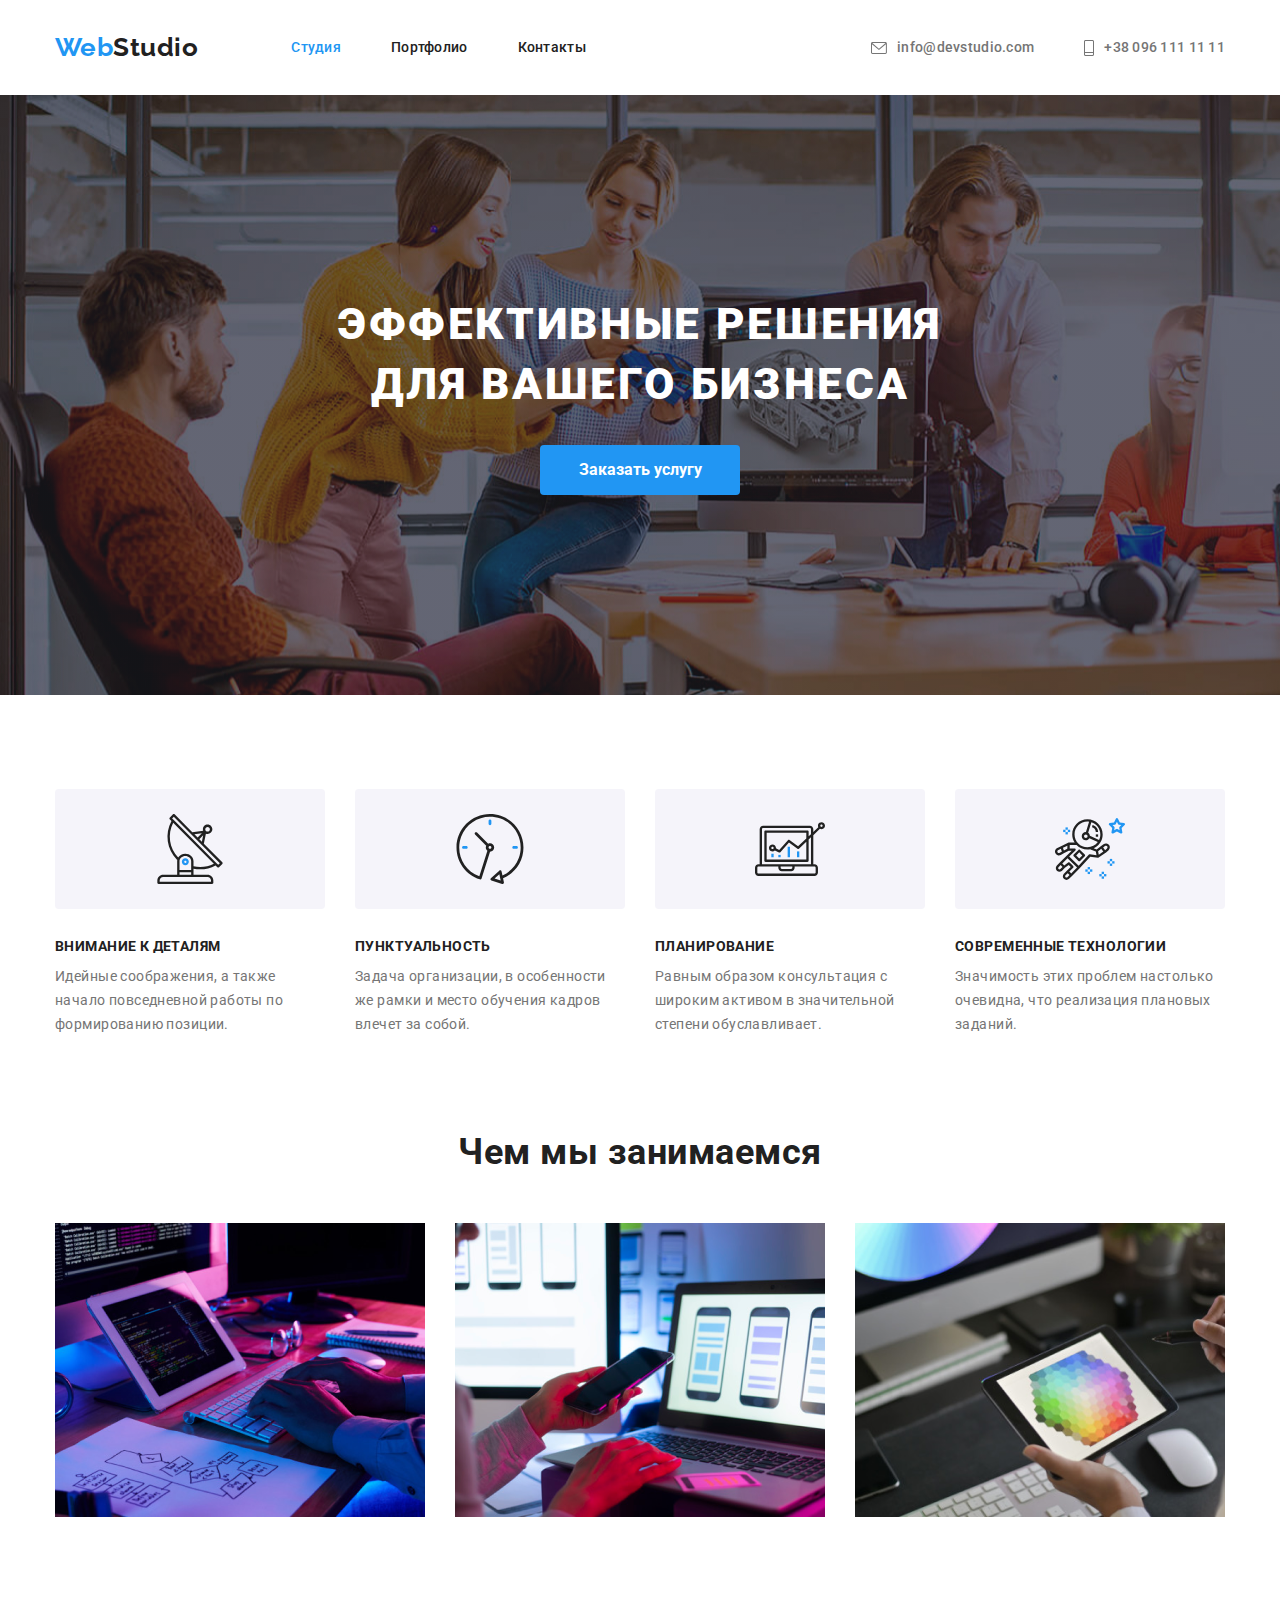
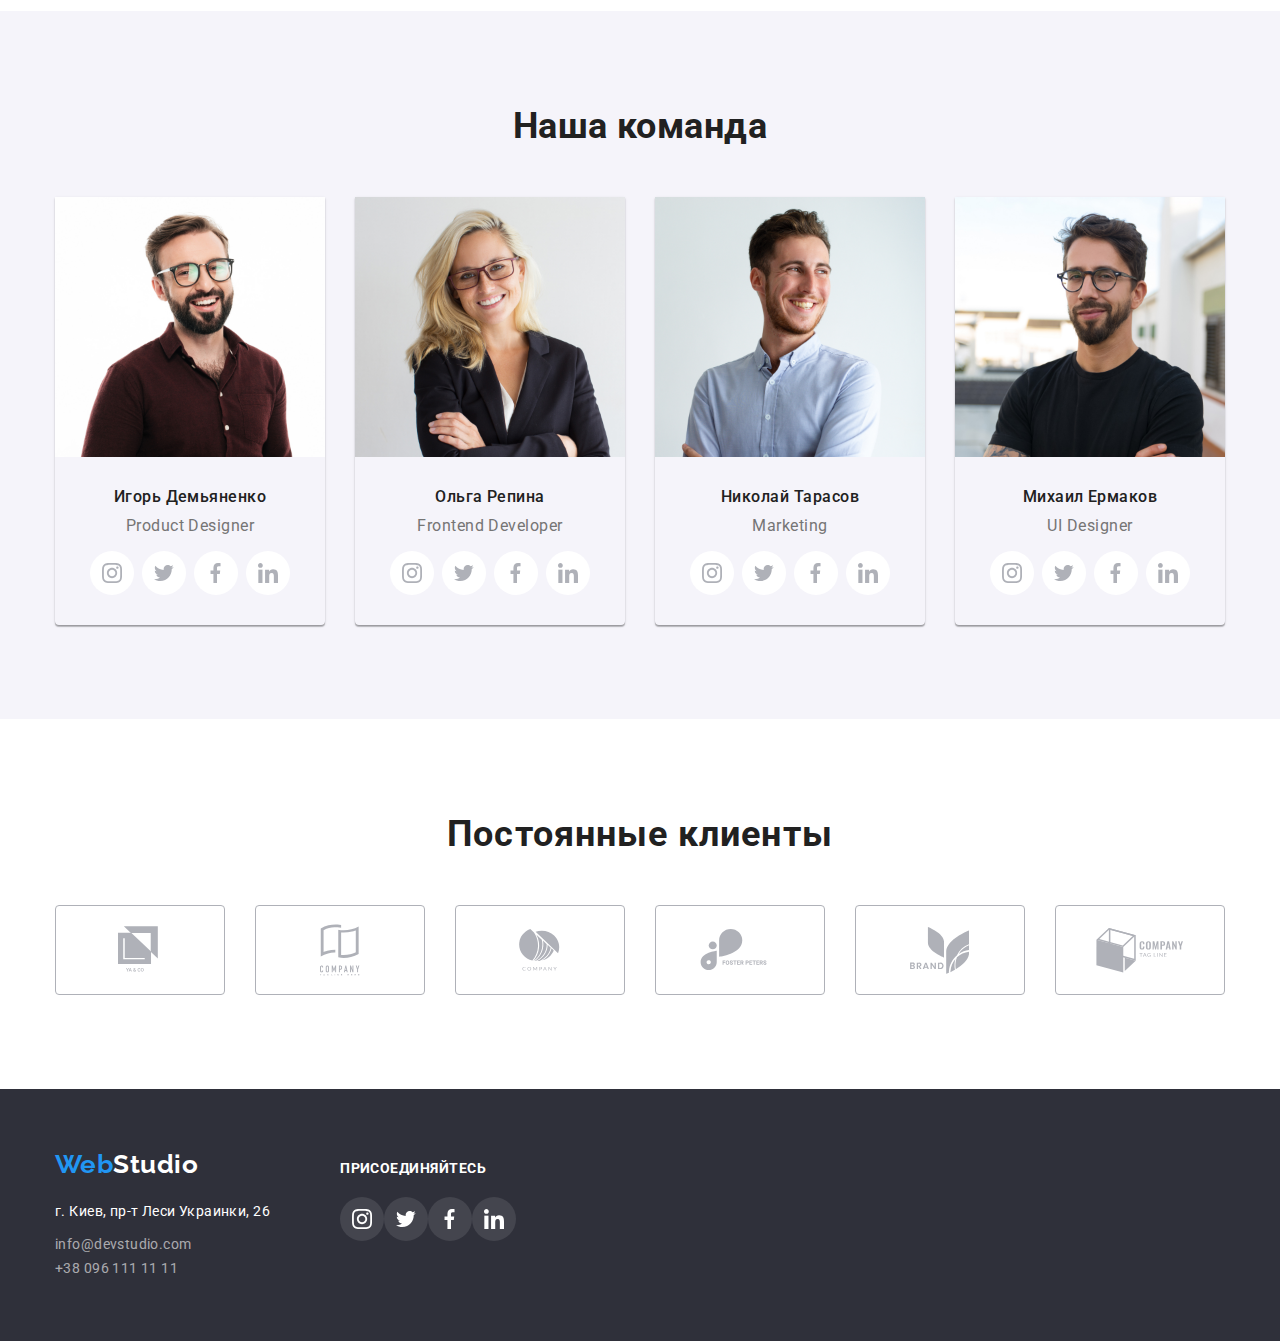
==== commit 8b424e4a: "Приавки ментора" ====
--- a/index.html
+++ b/index.html
@@ -321,7 +321,7 @@
         </div>
         <div class="footer-container">
           <p class="link-footer">Присоединяйтесь</p>
-          <!-- <ul class="footer-list">
+          <ul class="footer-list">
             <li class="footer-item">
               <a href="" class="footer-card">
                 <svg class="footer-icon">
@@ -350,8 +350,8 @@
                 </svg>
               </a>
             </li>
-          </ul> -->
-          <div>
+          </ul>
+          <!-- <div>
             <ul class="card-list">
               <li class="card-item">
                 <a href="" class="item-card">
@@ -382,7 +382,7 @@
                 </a>
               </li>
             </ul>
-          </div>
+          </div> -->
         </div>
       </div>
     </footer>
--- a/css/styles.css
+++ b/css/styles.css
@@ -350,6 +350,7 @@
 .item-card:hover,
 .item-card:focus {
   background-color: var(--accent-text-color);
+  outline: none;
 }
 
 .item-card:hover .item-icon,
@@ -387,12 +388,12 @@
 }
 .section-logo {
   padding-top: 94px;
+  padding-bottom: 94px;
 }
 .client-logo {
   display: flex;
   margin-left: -30px;
-  padding-top: 50px;
-  padding-bottom: 94px;
+  /* padding-top: 50px; */
 }
 .section-title-primary {
   font-family: Roboto;
@@ -403,6 +404,7 @@
   text-align: center;
   letter-spacing: 0.03em;
   color: #212121;
+  margin-bottom: 50px;
 }
 .item-link {
   border: 1px solid #afb1b8;
@@ -615,6 +617,7 @@
 .footer-card:hover,
 .footer-card:focus {
   background-color: var(--accent-text-color);
+  outline: none;
 }
 .footer-icon {
   fill: #ffffff;
@@ -661,6 +664,8 @@
   line-height: 1.14;
   text-transform: uppercase;
   color: #ffffff;
+  margin-top: 12px;
+  margin-bottom: 20px;
 }
 /* =============================== ===================*/
 .item-link:hover,
@@ -686,6 +691,7 @@
 .footer-container {
   margin-left: 70px;
   text-align: left;
+  /* justify-content: center; */
 }
 .our-work:focus,
 .our-work:hover {
